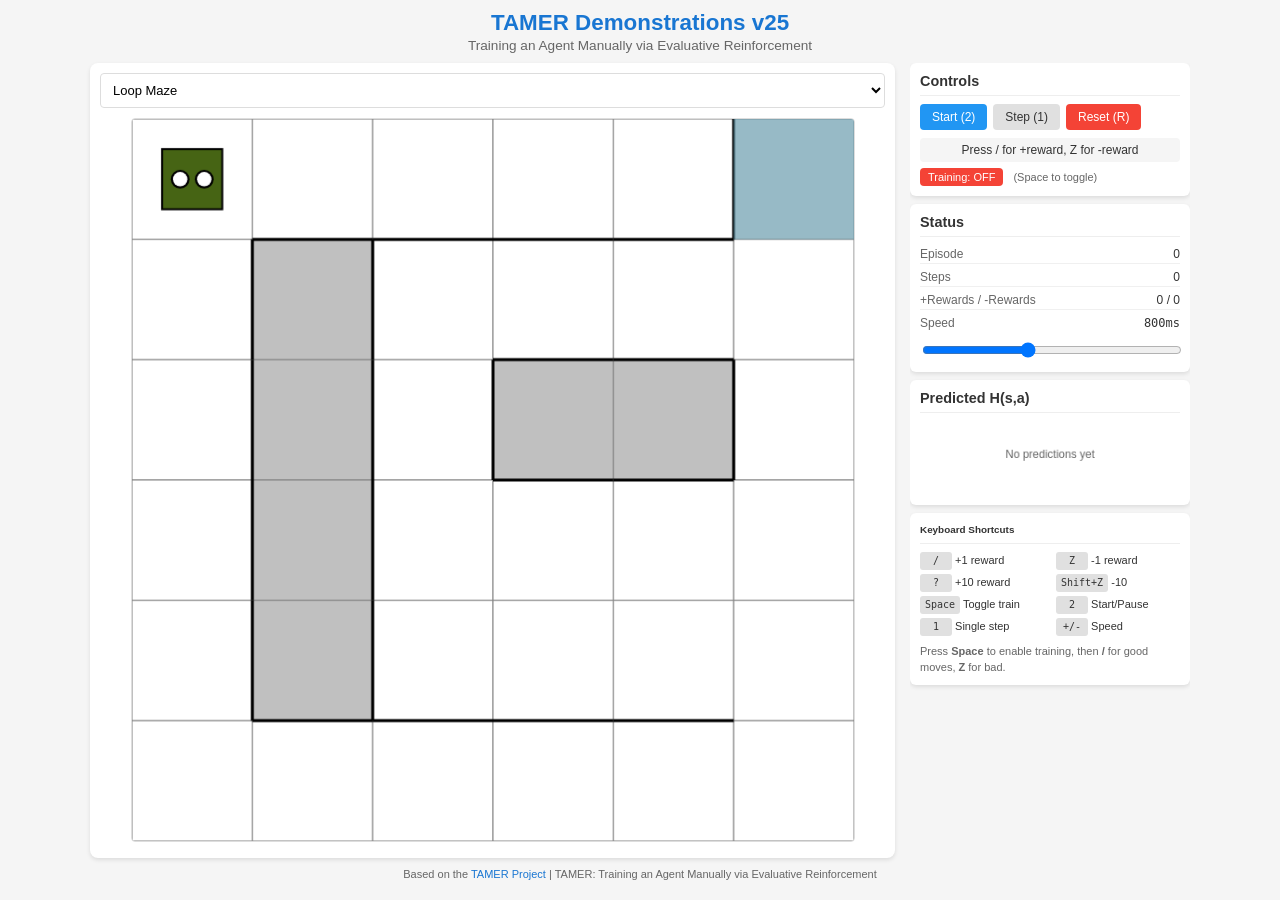
==== index.html @ 75a02feb "Initial commit: TAMER web - browser-based interactive agent training JavaScript/web port of the TAME" ====
<!DOCTYPE html>
<html lang="en">
<head>
    <meta charset="UTF-8">
    <meta name="viewport" content="width=device-width, initial-scale=1.0">
    <title>TAMER Demonstrations v25</title>
    <link rel="stylesheet" href="css/style.css?v=24">
</head>
<body>
    <div class="container">
        <header>
            <h1>TAMER Demonstrations v25</h1>
            <p>Training an Agent Manually via Evaluative Reinforcement</p>
        </header>

        <div class="main-content">
            <div class="canvas-container">
                <div class="env-selector">
                    <select id="environment-select">
                        <option value="loopmaze">Loop Maze</option>
                        <option value="mountaincar">Mountain Car</option>
                        <option value="cartpole">Cart Pole</option>
                        <option value="acrobot">Acrobot</option>
                        <option value="tetris">Tetris</option>
                        <option value="robotarm">Robot Arm</option>
                    </select>
                </div>
                <canvas id="game-canvas" width="400" height="400"></canvas>
            </div>

            <div class="sidebar">
                <div class="panel">
                    <h2>Controls</h2>
                    <div class="controls">
                        <button id="start-btn" class="primary">Start (2)</button>
                        <button id="step-btn" class="secondary">Step (1)</button>
                        <button id="reset-btn" class="danger">Reset (R)</button>
                    </div>
                    <div style="margin-top: 8px;">
                        <div id="reward-indicator">Press / for +reward, Z for -reward</div>
                    </div>
                    <div style="margin-top: 6px; display: flex; align-items: center; gap: 10px;">
                        <span id="training-indicator" class="training-off">Training: OFF</span>
                        <span style="font-size: 11px; color: #666;">(Space to toggle)</span>
                    </div>
                </div>

                <div class="panel">
                    <h2>Status</h2>
                    <div class="status">
                        <div class="status-item">
                            <span class="status-label">Episode</span>
                            <span class="status-value" id="episode-count">0</span>
                        </div>
                        <div class="status-item">
                            <span class="status-label">Steps</span>
                            <span class="status-value" id="step-count">0</span>
                        </div>
                        <div class="status-item">
                            <span class="status-label">+Rewards / -Rewards</span>
                            <span class="status-value"><span id="positive-rewards">0</span> / <span id="negative-rewards">0</span></span>
                        </div>
                        <div class="status-item">
                            <span class="status-label">Speed</span>
                            <span class="status-value" id="speed-indicator">800ms</span>
                        </div>
                    </div>
                    <div style="margin-top: 8px;">
                        <input type="range" id="speed-slider" min="0.001" max="2000" value="800" step="0.001" style="width: 100%;">
                    </div>
                </div>

                <div class="panel" id="action-values-panel">
                    <h2>Predicted H(s,a)</h2>
                    <canvas id="action-values-canvas" width="280" height="80"></canvas>
                    <div id="tetris-thumbnails-container" style="display: none;"></div>
                </div>

                <div class="panel instructions">
                    <h2>Keyboard Shortcuts</h2>
                    <div class="key-columns">
                        <div><span class="key">/</span> +1 reward</div>
                        <div><span class="key">Z</span> -1 reward</div>
                        <div><span class="key">?</span> +10 reward</div>
                        <div><span class="key">Shift+Z</span> -10</div>
                        <div><span class="key">Space</span> Toggle train</div>
                        <div><span class="key">2</span> Start/Pause</div>
                        <div><span class="key">1</span> Single step</div>
                        <div><span class="key">+/-</span> Speed</div>
                    </div>
                    <p style="margin: 8px 0 0 0; color: #666;">
                        Press <b>Space</b> to enable training, then <b>/</b> for good moves, <b>Z</b> for bad.
                    </p>
                </div>
            </div>
        </div>

        <footer>
            <p>Based on the <a href="https://github.com/bradknox/tamerproject" target="_blank">TAMER Project</a> | TAMER: Training an Agent Manually via Evaluative Reinforcement</p>
        </footer>
    </div>

    <script type="module">
        import { TamerApp } from './js/main.js?v=25';

        let app;

        // Default timestep durations in ms - from Java TAMER project
        // Continuous control (mountaincar, cartpole, acrobot, robotarm) use 200ms default
        // Discrete gridworld (loopmaze) uses 800ms from D05LoopMazeTamer.java
        // Tetris uses 150ms from TetrisTamerExp.java
        const DEFAULT_STEP_DURATIONS = {
            'loopmaze': 800,
            'mountaincar': 200,
            'cartpole': 200,
            'acrobot': 200,
            'tetris': 150,
            'robotarm': 200
        };

        function initApp(envName, useDefaultDuration = true) {
            if (app) {
                app.stop();
            }

            // Get default duration for this environment
            const defaultDuration = DEFAULT_STEP_DURATIONS[envName] || 500;

            // Update slider to environment's default when switching environments
            if (useDefaultDuration) {
                document.getElementById('speed-slider').value = defaultDuration;
                updateSpeedIndicator(defaultDuration);
            }

            const stepDuration = useDefaultDuration ? defaultDuration : parseFloat(document.getElementById('speed-slider').value);

            app = new TamerApp('game-canvas', {
                environment: envName,
                stepDurationMs: stepDuration
            });

            app.onStep(() => updateStats());
            app.onEpisodeEnd((stats) => console.log('Episode ended:', stats));
            app.onReward((reward) => {
                updateStats();
                const indicator = document.getElementById('reward-indicator');
                indicator.textContent = reward > 0 ? `+${reward} reward given!` : `${reward} reward given!`;
                setTimeout(() => {
                    indicator.textContent = 'Press / for +reward, Z for -reward';
                }, 400);
            });

            updateStats();
        }

        function updateSpeedIndicator(speed) {
            let speedText;
            if (speed < 0.01) {
                speedText = speed.toFixed(3);
            } else if (speed < 1) {
                speedText = speed.toFixed(2);
            } else if (speed < 10) {
                speedText = speed.toFixed(1);
            } else {
                speedText = Math.round(speed).toString();
            }
            document.getElementById('speed-indicator').textContent = `${speedText}ms`;
        }

        function updateStats() {
            const stats = app.getStats();
            document.getElementById('episode-count').textContent = stats.totalEpisodes;
            document.getElementById('step-count').textContent = stats.totalSteps;
            document.getElementById('positive-rewards').textContent = stats.rewardsGiven.positive;
            document.getElementById('negative-rewards').textContent = stats.rewardsGiven.negative;
        }

        initApp('loopmaze');

        document.getElementById('environment-select').addEventListener('change', (e) => {
            initApp(e.target.value);
        });

        document.getElementById('start-btn').addEventListener('click', () => {
            if (app.running) {
                app.pause();
                document.getElementById('start-btn').textContent = 'Start (2)';
            } else {
                app.start();
                document.getElementById('start-btn').textContent = 'Pause (2)';
            }
        });

        document.getElementById('step-btn').addEventListener('click', () => {
            if (!app.running) {
                app._singleStep();
                updateStats();
            }
        });

        document.getElementById('reset-btn').addEventListener('click', () => {
            app.reset();
            document.getElementById('start-btn').textContent = 'Start (2)';
            updateStats();
        });

        document.getElementById('speed-slider').addEventListener('input', (e) => {
            const speed = parseFloat(e.target.value);
            app.setStepDuration(speed);
            updateSpeedIndicator(speed);
        });

        setInterval(() => {
            document.getElementById('start-btn').textContent = app.running ? 'Pause (2)' : 'Start (2)';
        }, 100);
    </script>
</body>
</html>
---- css/style.css ----
/**
 * TAMER Web - Stylesheet
 */

* {
    box-sizing: border-box;
}

html, body {
    height: 100%;
    margin: 0;
    overflow: hidden;
}

body {
    font-family: -apple-system, BlinkMacSystemFont, 'Segoe UI', Roboto, Oxygen, Ubuntu, Cantarell, sans-serif;
    padding: 10px;
    background-color: #f5f5f5;
    color: #333;
}

.container {
    max-width: 1100px;
    height: 100%;
    margin: 0 auto;
    display: flex;
    flex-direction: column;
}

header {
    text-align: center;
    margin-bottom: 10px;
    flex-shrink: 0;
}

header h1 {
    margin: 0;
    font-size: 1.4em;
    color: #1976D2;
}

header p {
    margin: 2px 0 0 0;
    color: #666;
    font-size: 0.85em;
}

.main-content {
    display: flex;
    gap: 15px;
    flex: 1;
    min-height: 0;
    overflow: visible;
}

.canvas-container {
    flex: 1;
    background: white;
    border-radius: 8px;
    box-shadow: 0 2px 4px rgba(0,0,0,0.1);
    padding: 10px;
    display: flex;
    flex-direction: column;
    align-items: center;
    min-width: 0;
    min-height: 0;
    overflow: hidden;
}

.canvas-container canvas#game-canvas {
    display: block;
    border: 1px solid #ddd;
    border-radius: 4px;
    /* Size is controlled dynamically by JavaScript to maintain square aspect ratio */
    /* Center horizontally within flex column container */
    align-self: center;
}

/* Action values canvas in sidebar */
.panel canvas#action-values-canvas {
    display: block;
    width: 100%;
    height: auto;
}

/* Tetris thumbnails grid */
#tetris-thumbnails-container {
    display: flex;
    flex-wrap: wrap;
    gap: 4px;
    max-height: 300px;
    overflow-y: auto;
    padding: 2px;
}

.tetris-thumbnail {
    display: flex;
    flex-direction: column;
    align-items: center;
}

.tetris-thumbnail canvas {
    display: block;
}

.tetris-thumbnail .h-bar {
    display: block;
    margin-top: 1px;
    border: none;
}

.sidebar {
    width: 280px;
    flex-shrink: 0;
    display: flex;
    flex-direction: column;
    gap: 8px;
    overflow-y: auto;
}

.panel {
    background: white;
    border-radius: 6px;
    box-shadow: 0 2px 4px rgba(0,0,0,0.1);
    padding: 10px;
    flex-shrink: 0;
}

.panel h2 {
    margin: 0 0 8px 0;
    font-size: 0.9em;
    color: #333;
    border-bottom: 1px solid #eee;
    padding-bottom: 6px;
}

/* Controls */
.controls {
    display: flex;
    flex-wrap: wrap;
    gap: 6px;
}

.controls button {
    padding: 6px 12px;
    font-size: 12px;
    border: none;
    border-radius: 4px;
    cursor: pointer;
    transition: background-color 0.2s;
}

.controls button.primary {
    background-color: #2196F3;
    color: white;
}

.controls button.primary:hover {
    background-color: #1976D2;
}

.controls button.secondary {
    background-color: #e0e0e0;
    color: #333;
}

.controls button.secondary:hover {
    background-color: #bdbdbd;
}

.controls button.danger {
    background-color: #f44336;
    color: white;
}

.controls button.danger:hover {
    background-color: #d32f2f;
}

/* Status indicators */
.status {
    display: flex;
    flex-direction: column;
    gap: 4px;
}

.status-item {
    display: flex;
    justify-content: space-between;
    padding: 2px 0;
    border-bottom: 1px solid #f0f0f0;
    font-size: 12px;
}

.status-item:last-child {
    border-bottom: none;
}

.status-label {
    color: #666;
}

.status-value {
    font-weight: 500;
}

/* Training indicator */
#training-indicator {
    display: inline-block;
    padding: 3px 8px;
    border-radius: 4px;
    font-size: 11px;
    font-weight: 500;
}

.training-on {
    background-color: #4CAF50;
    color: white;
}

.training-off {
    background-color: #f44336;
    color: white;
}

/* Reward indicator */
#reward-indicator {
    width: 100%;
    height: 24px;
    border-radius: 4px;
    transition: background-color 0.1s;
    display: flex;
    align-items: center;
    justify-content: center;
    font-weight: 500;
    font-size: 12px;
    background-color: #f5f5f5;
}

.flash-positive {
    background-color: #4CAF50 !important;
    color: white;
}

.flash-negative {
    background-color: #f44336 !important;
    color: white;
}

/* Instructions */
.instructions {
    font-size: 11px;
    line-height: 1.4;
}

.instructions h3 {
    margin: 0 0 4px 0;
    font-size: 12px;
    color: #333;
}

.key-list {
    list-style: none;
    padding: 0;
    margin: 0 0 8px 0;
}

.key-list li {
    margin-bottom: 2px;
    display: flex;
    align-items: center;
    gap: 8px;
}

.key {
    display: inline-block;
    min-width: 32px;
    padding: 2px 5px;
    background: #e0e0e0;
    border-radius: 3px;
    font-family: monospace;
    font-size: 10px;
    text-align: center;
}

/* Two-column key layout */
.key-columns {
    display: grid;
    grid-template-columns: 1fr 1fr;
    gap: 4px 12px;
}

/* Settings */
.settings label {
    display: flex;
    flex-direction: column;
    font-size: 12px;
}

.settings label span {
    margin-bottom: 4px;
    color: #666;
}

.settings select,
.settings input[type="range"] {
    width: 100%;
    padding: 6px;
    border: 1px solid #ddd;
    border-radius: 4px;
    font-size: 12px;
}

.settings input[type="range"] {
    padding: 0;
}

/* Environment selector */
.env-selector {
    margin-bottom: 10px;
    flex-shrink: 0;
    width: 100%;
    align-self: stretch;
}

.env-selector select {
    width: 100%;
    padding: 8px;
    font-size: 13px;
    border: 1px solid #ddd;
    border-radius: 4px;
    background-color: white;
}

/* Speed display */
#speed-indicator {
    font-family: monospace;
}

/* Footer */
footer {
    text-align: center;
    padding: 8px 0;
    color: #666;
    font-size: 11px;
    flex-shrink: 0;
}

footer p {
    margin: 2px 0;
}

footer a {
    color: #1976D2;
    text-decoration: none;
}

footer a:hover {
    text-decoration: underline;
}

/* Responsive */
@media (max-width: 768px) {
    body {
        overflow: auto;
    }

    .main-content {
        flex-direction: column;
    }

    .sidebar {
        width: 100%;
    }

    .canvas-container {
        min-height: 300px;
    }
}

@media (max-height: 700px) {
    header h1 {
        font-size: 1.2em;
    }

    header p {
        display: none;
    }

    .panel {
        padding: 8px;
    }

    .panel h2 {
        margin-bottom: 6px;
        padding-bottom: 4px;
    }
}
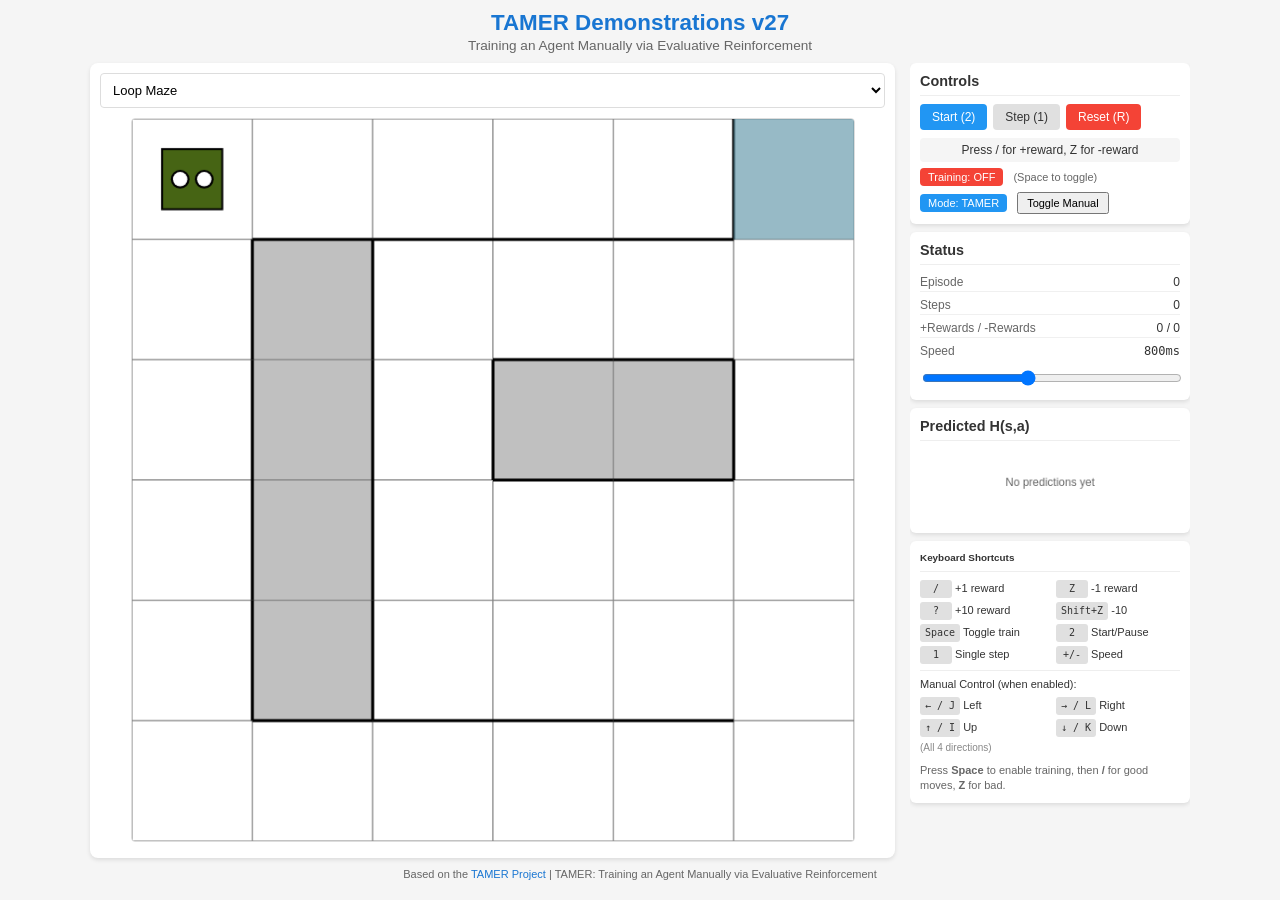
==== commit e9e6f732: "Add manual control mode with env-specific key mappings - Add manual control mode toggle (vs TAMER mo" ====
--- a/index.html
+++ b/index.html
@@ -3,13 +3,13 @@
 <head>
     <meta charset="UTF-8">
     <meta name="viewport" content="width=device-width, initial-scale=1.0">
-    <title>TAMER Demonstrations v25</title>
-    <link rel="stylesheet" href="css/style.css?v=24">
+    <title>TAMER Demonstrations v27</title>
+    <link rel="stylesheet" href="css/style.css?v=27">
 </head>
 <body>
     <div class="container">
         <header>
-            <h1>TAMER Demonstrations v25</h1>
+            <h1>TAMER Demonstrations v27</h1>
             <p>Training an Agent Manually via Evaluative Reinforcement</p>
         </header>
 
@@ -43,6 +43,10 @@
                         <span id="training-indicator" class="training-off">Training: OFF</span>
                         <span style="font-size: 11px; color: #666;">(Space to toggle)</span>
                     </div>
+                    <div style="margin-top: 6px; display: flex; align-items: center; gap: 10px;">
+                        <span id="mode-indicator" class="mode-tamer">Mode: TAMER</span>
+                        <button id="mode-toggle-btn" class="secondary" style="padding: 3px 8px; font-size: 11px;">Toggle Manual</button>
+                    </div>
                 </div>
 
                 <div class="panel">
@@ -88,6 +92,18 @@
                         <div><span class="key">1</span> Single step</div>
                         <div><span class="key">+/-</span> Speed</div>
                     </div>
+                    <div style="margin-top: 6px; padding-top: 6px; border-top: 1px solid #eee;">
+                        <div style="font-weight: 500; margin-bottom: 4px; color: #333;">Manual Control (when enabled):</div>
+                        <div id="manual-keys-info" class="key-columns">
+                            <div><span class="key">← / J</span> Left</div>
+                            <div><span class="key">→ / L</span> Right</div>
+                            <div><span class="key">↑ / I</span> Up</div>
+                            <div><span class="key">↓ / K</span> Down/None</div>
+                        </div>
+                        <div id="manual-env-note" style="font-size: 10px; color: #888; margin-top: 4px;">
+                            (All 4 directions for Loop Maze/Robot Arm)
+                        </div>
+                    </div>
                     <p style="margin: 8px 0 0 0; color: #666;">
                         Press <b>Space</b> to enable training, then <b>/</b> for good moves, <b>Z</b> for bad.
                     </p>
@@ -101,7 +117,7 @@
     </div>
 
     <script type="module">
-        import { TamerApp } from './js/main.js?v=25';
+        import { TamerApp } from './js/main.js?v=27';
 
         let app;
 
@@ -123,6 +139,18 @@
                 app.stop();
             }
 
+            // Clear canvas before creating new app to prevent flashing
+            const canvas = document.getElementById('game-canvas');
+            const ctx = canvas.getContext('2d');
+            ctx.clearRect(0, 0, canvas.width, canvas.height);
+
+            // Reset manual control mode to TAMER when switching environments
+            const modeIndicator = document.getElementById('mode-indicator');
+            if (modeIndicator) {
+                modeIndicator.textContent = 'Mode: TAMER';
+                modeIndicator.className = 'mode-tamer';
+            }
+
             // Get default duration for this environment
             const defaultDuration = DEFAULT_STEP_DURATIONS[envName] || 500;
 
@@ -151,6 +179,7 @@
             });
 
             updateStats();
+            updateManualKeysDisplay(envName);
         }
 
         function updateSpeedIndicator(speed) {
@@ -170,9 +199,57 @@
         function updateStats() {
             const stats = app.getStats();
             document.getElementById('episode-count').textContent = stats.totalEpisodes;
-            document.getElementById('step-count').textContent = stats.totalSteps;
+            document.getElementById('step-count').textContent = stats.stepsThisEp;
             document.getElementById('positive-rewards').textContent = stats.rewardsGiven.positive;
             document.getElementById('negative-rewards').textContent = stats.rewardsGiven.negative;
+
+            // Update mode indicator
+            const modeIndicator = document.getElementById('mode-indicator');
+            if (modeIndicator) {
+                modeIndicator.textContent = stats.isManualMode ? 'Mode: Manual' : 'Mode: TAMER';
+                modeIndicator.className = stats.isManualMode ? 'mode-manual' : 'mode-tamer';
+            }
+        }
+
+        // Update manual control keys display based on environment
+        function updateManualKeysDisplay(envName) {
+            const keysInfo = document.getElementById('manual-keys-info');
+            const envNote = document.getElementById('manual-env-note');
+            const toggleBtn = document.getElementById('mode-toggle-btn');
+
+            if (!keysInfo || !envNote) return;
+
+            if (envName === 'tetris') {
+                keysInfo.innerHTML = '<div style="color: #888; font-style: italic;">Not available for Tetris</div>';
+                envNote.textContent = '(Tetris uses extended actions)';
+                if (toggleBtn) toggleBtn.disabled = true;
+            } else if (envName === 'cartpole') {
+                keysInfo.innerHTML = `
+                    <div><span class="key">← / J</span> Push Left</div>
+                    <div><span class="key">→ / L</span> Push Right</div>
+                `;
+                envNote.textContent = '(Only ←/→ for Cart Pole)';
+                if (toggleBtn) toggleBtn.disabled = false;
+            } else if (envName === 'mountaincar' || envName === 'acrobot') {
+                keysInfo.innerHTML = `
+                    <div><span class="key">← / J</span> Left/CCW</div>
+                    <div><span class="key">↓ / K</span> Neutral</div>
+                    <div><span class="key">→ / L</span> Right/CW</div>
+                `;
+                const name = envName === 'mountaincar' ? 'Mountain Car' : 'Acrobot';
+                envNote.textContent = `(←/↓/→ for ${name}, no ↑)`;
+                if (toggleBtn) toggleBtn.disabled = false;
+            } else {
+                // Loop Maze, Robot Arm - 4 directions
+                keysInfo.innerHTML = `
+                    <div><span class="key">← / J</span> Left</div>
+                    <div><span class="key">→ / L</span> Right</div>
+                    <div><span class="key">↑ / I</span> Up</div>
+                    <div><span class="key">↓ / K</span> Down</div>
+                `;
+                envNote.textContent = '(All 4 directions)';
+                if (toggleBtn) toggleBtn.disabled = false;
+            }
         }
 
         initApp('loopmaze');
@@ -210,6 +287,22 @@
             updateSpeedIndicator(speed);
         });
 
+        document.getElementById('mode-toggle-btn').addEventListener('click', () => {
+            const result = app.toggleManualControlMode();
+            // Show feedback if Tetris (manual control not supported)
+            if (result === false && document.getElementById('environment-select').value === 'tetris') {
+                const indicator = document.getElementById('mode-indicator');
+                const originalText = indicator.textContent;
+                indicator.textContent = 'Manual control not supported for Tetris';
+                indicator.style.color = '#f44336';
+                setTimeout(() => {
+                    indicator.textContent = originalText;
+                    indicator.style.color = '';
+                }, 2000);
+            }
+            updateStats();
+        });
+
         setInterval(() => {
             document.getElementById('start-btn').textContent = app.running ? 'Pause (2)' : 'Start (2)';
         }, 100);
--- a/css/style.css
+++ b/css/style.css
@@ -220,6 +220,25 @@
 
 .training-off {
     background-color: #f44336;
+    color: white;
+}
+
+/* Mode indicator (TAMER vs Manual) */
+#mode-indicator {
+    display: inline-block;
+    padding: 3px 8px;
+    border-radius: 4px;
+    font-size: 11px;
+    font-weight: 500;
+}
+
+.mode-tamer {
+    background-color: #2196F3;
+    color: white;
+}
+
+.mode-manual {
+    background-color: #FF9800;
     color: white;
 }
 
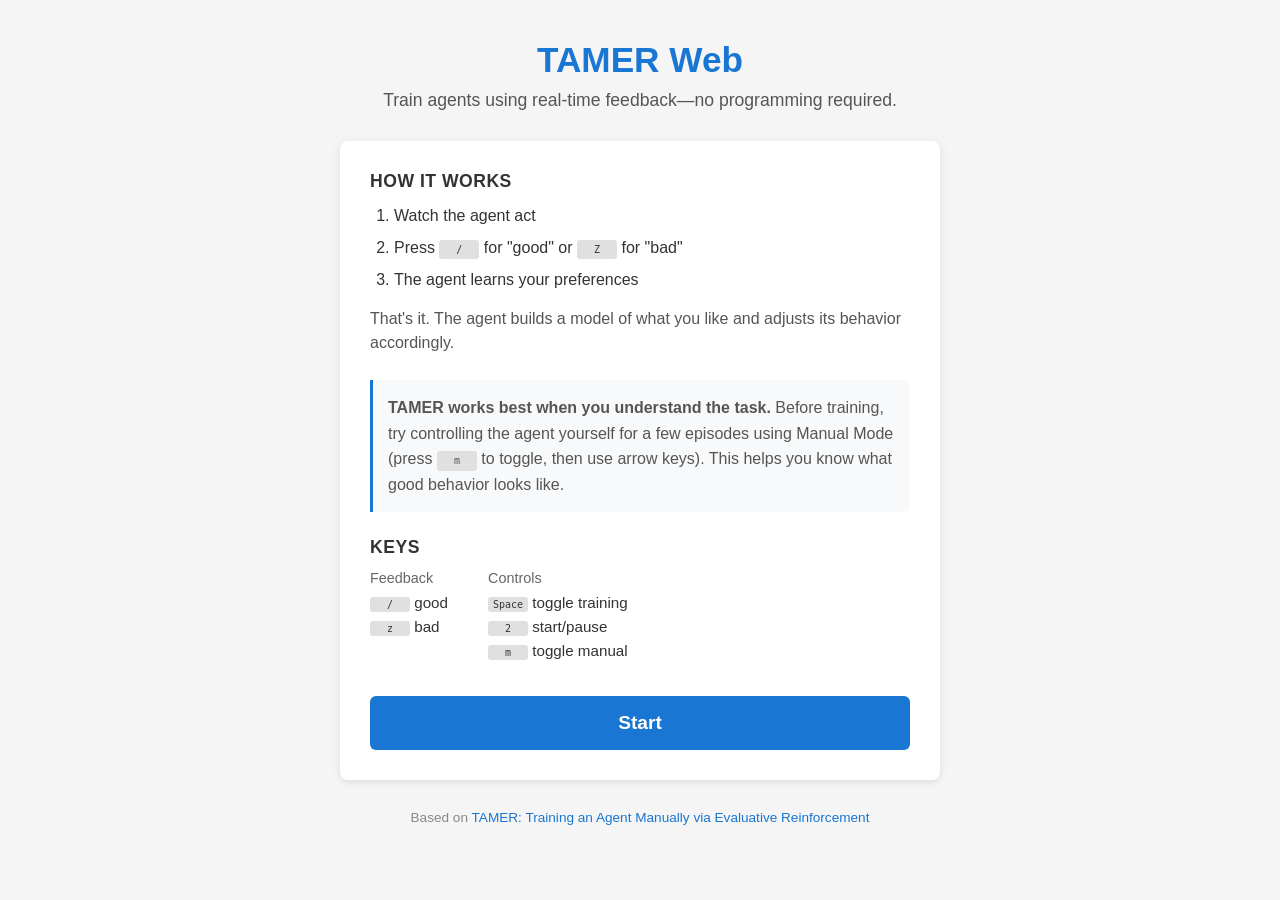
==== commit c61ea343: "Update README.md and add intro landing page - Update README.md for GitHub publication - Add intro la" ====
--- a/index.html
+++ b/index.html
@@ -3,309 +3,54 @@
 <head>
     <meta charset="UTF-8">
     <meta name="viewport" content="width=device-width, initial-scale=1.0">
-    <title>TAMER Demonstrations v27</title>
-    <link rel="stylesheet" href="css/style.css?v=27">
+    <title>TAMER Web</title>
+    <link rel="stylesheet" href="css/style.css">
 </head>
-<body>
-    <div class="container">
-        <header>
-            <h1>TAMER Demonstrations v27</h1>
-            <p>Training an Agent Manually via Evaluative Reinforcement</p>
+<body class="intro-page">
+    <div class="intro-container">
+        <header class="intro-header">
+            <h1>TAMER Web</h1>
+            <p class="tagline">Train agents using real-time feedback—no programming required.</p>
         </header>
 
-        <div class="main-content">
-            <div class="canvas-container">
-                <div class="env-selector">
-                    <select id="environment-select">
-                        <option value="loopmaze">Loop Maze</option>
-                        <option value="mountaincar">Mountain Car</option>
-                        <option value="cartpole">Cart Pole</option>
-                        <option value="acrobot">Acrobot</option>
-                        <option value="tetris">Tetris</option>
-                        <option value="robotarm">Robot Arm</option>
-                    </select>
-                </div>
-                <canvas id="game-canvas" width="400" height="400"></canvas>
-            </div>
+        <main class="intro-content">
+            <section class="how-it-works">
+                <h2>How It Works</h2>
+                <ol>
+                    <li>Watch the agent act</li>
+                    <li>Press <span class="key">/</span> for "good" or <span class="key">Z</span> for "bad"</li>
+                    <li>The agent learns your preferences</li>
+                </ol>
+                <p>That's it. The agent builds a model of what you like and adjusts its behavior accordingly.</p>
+            </section>
 
-            <div class="sidebar">
-                <div class="panel">
-                    <h2>Controls</h2>
-                    <div class="controls">
-                        <button id="start-btn" class="primary">Start (2)</button>
-                        <button id="step-btn" class="secondary">Step (1)</button>
-                        <button id="reset-btn" class="danger">Reset (R)</button>
+            <section class="tip">
+                <p><strong>TAMER works best when you understand the task.</strong> Before training, try controlling the agent yourself for a few episodes using Manual Mode (press <span class="key">m</span> to toggle, then use arrow keys). This helps you know what good behavior looks like.</p>
+            </section>
+
+            <section class="keys-section">
+                <h2>Keys</h2>
+                <div class="keys-grid">
+                    <div class="keys-group">
+                        <h3>Feedback</h3>
+                        <div><span class="key">/</span> good</div>
+                        <div><span class="key">z</span> bad</div>
                     </div>
-                    <div style="margin-top: 8px;">
-                        <div id="reward-indicator">Press / for +reward, Z for -reward</div>
-                    </div>
-                    <div style="margin-top: 6px; display: flex; align-items: center; gap: 10px;">
-                        <span id="training-indicator" class="training-off">Training: OFF</span>
-                        <span style="font-size: 11px; color: #666;">(Space to toggle)</span>
-                    </div>
-                    <div style="margin-top: 6px; display: flex; align-items: center; gap: 10px;">
-                        <span id="mode-indicator" class="mode-tamer">Mode: TAMER</span>
-                        <button id="mode-toggle-btn" class="secondary" style="padding: 3px 8px; font-size: 11px;">Toggle Manual</button>
+                    <div class="keys-group">
+                        <h3>Controls</h3>
+                        <div><span class="key">Space</span> toggle training</div>
+                        <div><span class="key">2</span> start/pause</div>
+                        <div><span class="key">m</span> toggle manual</div>
                     </div>
                 </div>
+            </section>
 
-                <div class="panel">
-                    <h2>Status</h2>
-                    <div class="status">
-                        <div class="status-item">
-                            <span class="status-label">Episode</span>
-                            <span class="status-value" id="episode-count">0</span>
-                        </div>
-                        <div class="status-item">
-                            <span class="status-label">Steps</span>
-                            <span class="status-value" id="step-count">0</span>
-                        </div>
-                        <div class="status-item">
-                            <span class="status-label">+Rewards / -Rewards</span>
-                            <span class="status-value"><span id="positive-rewards">0</span> / <span id="negative-rewards">0</span></span>
-                        </div>
-                        <div class="status-item">
-                            <span class="status-label">Speed</span>
-                            <span class="status-value" id="speed-indicator">800ms</span>
-                        </div>
-                    </div>
-                    <div style="margin-top: 8px;">
-                        <input type="range" id="speed-slider" min="0.001" max="2000" value="800" step="0.001" style="width: 100%;">
-                    </div>
-                </div>
+            <a href="app.html" class="start-button">Start</a>
+        </main>
 
-                <div class="panel" id="action-values-panel">
-                    <h2>Predicted H(s,a)</h2>
-                    <canvas id="action-values-canvas" width="280" height="80"></canvas>
-                    <div id="tetris-thumbnails-container" style="display: none;"></div>
-                </div>
-
-                <div class="panel instructions">
-                    <h2>Keyboard Shortcuts</h2>
-                    <div class="key-columns">
-                        <div><span class="key">/</span> +1 reward</div>
-                        <div><span class="key">Z</span> -1 reward</div>
-                        <div><span class="key">?</span> +10 reward</div>
-                        <div><span class="key">Shift+Z</span> -10</div>
-                        <div><span class="key">Space</span> Toggle train</div>
-                        <div><span class="key">2</span> Start/Pause</div>
-                        <div><span class="key">1</span> Single step</div>
-                        <div><span class="key">+/-</span> Speed</div>
-                    </div>
-                    <div style="margin-top: 6px; padding-top: 6px; border-top: 1px solid #eee;">
-                        <div style="font-weight: 500; margin-bottom: 4px; color: #333;">Manual Control (when enabled):</div>
-                        <div id="manual-keys-info" class="key-columns">
-                            <div><span class="key">← / J</span> Left</div>
-                            <div><span class="key">→ / L</span> Right</div>
-                            <div><span class="key">↑ / I</span> Up</div>
-                            <div><span class="key">↓ / K</span> Down/None</div>
-                        </div>
-                        <div id="manual-env-note" style="font-size: 10px; color: #888; margin-top: 4px;">
-                            (All 4 directions for Loop Maze/Robot Arm)
-                        </div>
-                    </div>
-                    <p style="margin: 8px 0 0 0; color: #666;">
-                        Press <b>Space</b> to enable training, then <b>/</b> for good moves, <b>Z</b> for bad.
-                    </p>
-                </div>
-            </div>
-        </div>
-
-        <footer>
-            <p>Based on the <a href="https://github.com/bradknox/tamerproject" target="_blank">TAMER Project</a> | TAMER: Training an Agent Manually via Evaluative Reinforcement</p>
+        <footer class="intro-footer">
+            <p>Based on <a href="https://www.cs.utexas.edu/~bradknox/TAMER.html" target="_blank">TAMER: Training an Agent Manually via Evaluative Reinforcement</a></p>
         </footer>
     </div>
-
-    <script type="module">
-        import { TamerApp } from './js/main.js?v=27';
-
-        let app;
-
-        // Default timestep durations in ms - from Java TAMER project
-        // Continuous control (mountaincar, cartpole, acrobot, robotarm) use 200ms default
-        // Discrete gridworld (loopmaze) uses 800ms from D05LoopMazeTamer.java
-        // Tetris uses 150ms from TetrisTamerExp.java
-        const DEFAULT_STEP_DURATIONS = {
-            'loopmaze': 800,
-            'mountaincar': 200,
-            'cartpole': 200,
-            'acrobot': 200,
-            'tetris': 150,
-            'robotarm': 200
-        };
-
-        function initApp(envName, useDefaultDuration = true) {
-            if (app) {
-                app.stop();
-            }
-
-            // Clear canvas before creating new app to prevent flashing
-            const canvas = document.getElementById('game-canvas');
-            const ctx = canvas.getContext('2d');
-            ctx.clearRect(0, 0, canvas.width, canvas.height);
-
-            // Reset manual control mode to TAMER when switching environments
-            const modeIndicator = document.getElementById('mode-indicator');
-            if (modeIndicator) {
-                modeIndicator.textContent = 'Mode: TAMER';
-                modeIndicator.className = 'mode-tamer';
-            }
-
-            // Get default duration for this environment
-            const defaultDuration = DEFAULT_STEP_DURATIONS[envName] || 500;
-
-            // Update slider to environment's default when switching environments
-            if (useDefaultDuration) {
-                document.getElementById('speed-slider').value = defaultDuration;
-                updateSpeedIndicator(defaultDuration);
-            }
-
-            const stepDuration = useDefaultDuration ? defaultDuration : parseFloat(document.getElementById('speed-slider').value);
-
-            app = new TamerApp('game-canvas', {
-                environment: envName,
-                stepDurationMs: stepDuration
-            });
-
-            app.onStep(() => updateStats());
-            app.onEpisodeEnd((stats) => console.log('Episode ended:', stats));
-            app.onReward((reward) => {
-                updateStats();
-                const indicator = document.getElementById('reward-indicator');
-                indicator.textContent = reward > 0 ? `+${reward} reward given!` : `${reward} reward given!`;
-                setTimeout(() => {
-                    indicator.textContent = 'Press / for +reward, Z for -reward';
-                }, 400);
-            });
-
-            updateStats();
-            updateManualKeysDisplay(envName);
-        }
-
-        function updateSpeedIndicator(speed) {
-            let speedText;
-            if (speed < 0.01) {
-                speedText = speed.toFixed(3);
-            } else if (speed < 1) {
-                speedText = speed.toFixed(2);
-            } else if (speed < 10) {
-                speedText = speed.toFixed(1);
-            } else {
-                speedText = Math.round(speed).toString();
-            }
-            document.getElementById('speed-indicator').textContent = `${speedText}ms`;
-        }
-
-        function updateStats() {
-            const stats = app.getStats();
-            document.getElementById('episode-count').textContent = stats.totalEpisodes;
-            document.getElementById('step-count').textContent = stats.stepsThisEp;
-            document.getElementById('positive-rewards').textContent = stats.rewardsGiven.positive;
-            document.getElementById('negative-rewards').textContent = stats.rewardsGiven.negative;
-
-            // Update mode indicator
-            const modeIndicator = document.getElementById('mode-indicator');
-            if (modeIndicator) {
-                modeIndicator.textContent = stats.isManualMode ? 'Mode: Manual' : 'Mode: TAMER';
-                modeIndicator.className = stats.isManualMode ? 'mode-manual' : 'mode-tamer';
-            }
-        }
-
-        // Update manual control keys display based on environment
-        function updateManualKeysDisplay(envName) {
-            const keysInfo = document.getElementById('manual-keys-info');
-            const envNote = document.getElementById('manual-env-note');
-            const toggleBtn = document.getElementById('mode-toggle-btn');
-
-            if (!keysInfo || !envNote) return;
-
-            if (envName === 'tetris') {
-                keysInfo.innerHTML = '<div style="color: #888; font-style: italic;">Not available for Tetris</div>';
-                envNote.textContent = '(Tetris uses extended actions)';
-                if (toggleBtn) toggleBtn.disabled = true;
-            } else if (envName === 'cartpole') {
-                keysInfo.innerHTML = `
-                    <div><span class="key">← / J</span> Push Left</div>
-                    <div><span class="key">→ / L</span> Push Right</div>
-                `;
-                envNote.textContent = '(Only ←/→ for Cart Pole)';
-                if (toggleBtn) toggleBtn.disabled = false;
-            } else if (envName === 'mountaincar' || envName === 'acrobot') {
-                keysInfo.innerHTML = `
-                    <div><span class="key">← / J</span> Left/CCW</div>
-                    <div><span class="key">↓ / K</span> Neutral</div>
-                    <div><span class="key">→ / L</span> Right/CW</div>
-                `;
-                const name = envName === 'mountaincar' ? 'Mountain Car' : 'Acrobot';
-                envNote.textContent = `(←/↓/→ for ${name}, no ↑)`;
-                if (toggleBtn) toggleBtn.disabled = false;
-            } else {
-                // Loop Maze, Robot Arm - 4 directions
-                keysInfo.innerHTML = `
-                    <div><span class="key">← / J</span> Left</div>
-                    <div><span class="key">→ / L</span> Right</div>
-                    <div><span class="key">↑ / I</span> Up</div>
-                    <div><span class="key">↓ / K</span> Down</div>
-                `;
-                envNote.textContent = '(All 4 directions)';
-                if (toggleBtn) toggleBtn.disabled = false;
-            }
-        }
-
-        initApp('loopmaze');
-
-        document.getElementById('environment-select').addEventListener('change', (e) => {
-            initApp(e.target.value);
-        });
-
-        document.getElementById('start-btn').addEventListener('click', () => {
-            if (app.running) {
-                app.pause();
-                document.getElementById('start-btn').textContent = 'Start (2)';
-            } else {
-                app.start();
-                document.getElementById('start-btn').textContent = 'Pause (2)';
-            }
-        });
-
-        document.getElementById('step-btn').addEventListener('click', () => {
-            if (!app.running) {
-                app._singleStep();
-                updateStats();
-            }
-        });
-
-        document.getElementById('reset-btn').addEventListener('click', () => {
-            app.reset();
-            document.getElementById('start-btn').textContent = 'Start (2)';
-            updateStats();
-        });
-
-        document.getElementById('speed-slider').addEventListener('input', (e) => {
-            const speed = parseFloat(e.target.value);
-            app.setStepDuration(speed);
-            updateSpeedIndicator(speed);
-        });
-
-        document.getElementById('mode-toggle-btn').addEventListener('click', () => {
-            const result = app.toggleManualControlMode();
-            // Show feedback if Tetris (manual control not supported)
-            if (result === false && document.getElementById('environment-select').value === 'tetris') {
-                const indicator = document.getElementById('mode-indicator');
-                const originalText = indicator.textContent;
-                indicator.textContent = 'Manual control not supported for Tetris';
-                indicator.style.color = '#f44336';
-                setTimeout(() => {
-                    indicator.textContent = originalText;
-                    indicator.style.color = '';
-                }, 2000);
-            }
-            updateStats();
-        });
-
-        setInterval(() => {
-            document.getElementById('start-btn').textContent = app.running ? 'Pause (2)' : 'Start (2)';
-        }, 100);
-    </script>
 </body>
 </html>
--- a/css/style.css
+++ b/css/style.css
@@ -415,3 +415,162 @@
         padding-bottom: 4px;
     }
 }
+
+/* ===================== */
+/* Intro/Landing Page    */
+/* ===================== */
+
+.intro-page {
+    overflow: auto;
+    display: flex;
+    justify-content: center;
+    align-items: flex-start;
+    min-height: 100vh;
+    padding: 40px 20px;
+}
+
+.intro-container {
+    max-width: 600px;
+    width: 100%;
+}
+
+.intro-header {
+    text-align: center;
+    margin-bottom: 30px;
+}
+
+.intro-header h1 {
+    font-size: 2.2em;
+    color: #1976D2;
+    margin: 0 0 10px 0;
+}
+
+.intro-header .tagline {
+    font-size: 1.1em;
+    color: #555;
+    margin: 0;
+}
+
+.intro-content {
+    background: white;
+    border-radius: 8px;
+    box-shadow: 0 2px 8px rgba(0,0,0,0.1);
+    padding: 30px;
+}
+
+.intro-content section {
+    margin-bottom: 25px;
+}
+
+.intro-content section:last-of-type {
+    margin-bottom: 30px;
+}
+
+.intro-content h2 {
+    font-size: 1.1em;
+    color: #333;
+    margin: 0 0 12px 0;
+    text-transform: uppercase;
+    letter-spacing: 0.5px;
+}
+
+.how-it-works ol {
+    margin: 0 0 15px 0;
+    padding-left: 24px;
+}
+
+.how-it-works li {
+    margin-bottom: 8px;
+    line-height: 1.5;
+}
+
+.how-it-works p {
+    margin: 0;
+    color: #555;
+    line-height: 1.5;
+}
+
+.tip {
+    background: #f8f9fa;
+    border-left: 3px solid #1976D2;
+    padding: 15px;
+    border-radius: 0 6px 6px 0;
+}
+
+.tip p {
+    margin: 0;
+    color: #555;
+    line-height: 1.6;
+}
+
+.keys-section .keys-grid {
+    display: flex;
+    gap: 40px;
+}
+
+.keys-group h3 {
+    font-size: 0.9em;
+    color: #666;
+    margin: 0 0 8px 0;
+    font-weight: 500;
+}
+
+.keys-group > div {
+    margin-bottom: 6px;
+    font-size: 0.95em;
+}
+
+.intro-content .key {
+    min-width: 40px;
+}
+
+.start-button {
+    display: block;
+    width: 100%;
+    padding: 16px 32px;
+    font-size: 1.2em;
+    font-weight: 600;
+    text-align: center;
+    text-decoration: none;
+    color: white;
+    background-color: #1976D2;
+    border: none;
+    border-radius: 6px;
+    cursor: pointer;
+    transition: background-color 0.2s;
+}
+
+.start-button:hover {
+    background-color: #1565C0;
+}
+
+.intro-footer {
+    text-align: center;
+    margin-top: 20px;
+    color: #888;
+    font-size: 0.85em;
+}
+
+.intro-footer a {
+    color: #1976D2;
+    text-decoration: none;
+}
+
+.intro-footer a:hover {
+    text-decoration: underline;
+}
+
+@media (max-width: 480px) {
+    .intro-page {
+        padding: 20px 15px;
+    }
+
+    .intro-content {
+        padding: 20px;
+    }
+
+    .keys-section .keys-grid {
+        flex-direction: column;
+        gap: 20px;
+    }
+}
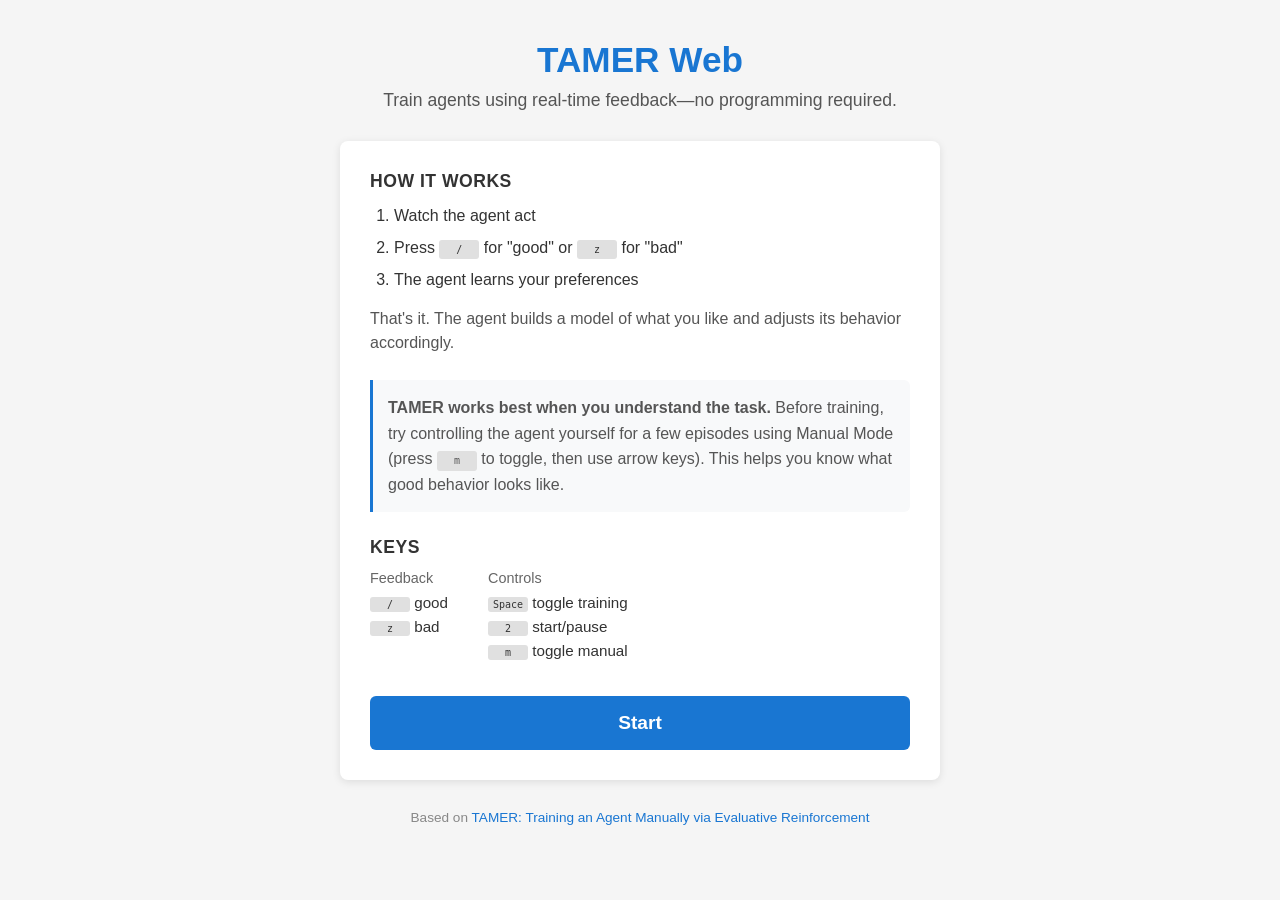
==== commit d93bf710: "Fix lowercase z in intro page" ====
--- a/index.html
+++ b/index.html
@@ -18,7 +18,7 @@
                 <h2>How It Works</h2>
                 <ol>
                     <li>Watch the agent act</li>
-                    <li>Press <span class="key">/</span> for "good" or <span class="key">Z</span> for "bad"</li>
+                    <li>Press <span class="key">/</span> for "good" or <span class="key">z</span> for "bad"</li>
                     <li>The agent learns your preferences</li>
                 </ol>
                 <p>That's it. The agent builds a model of what you like and adjusts its behavior accordingly.</p>
--- a/css/style.css
+++ b/css/style.css
@@ -342,13 +342,52 @@
     align-self: stretch;
 }
 
+.env-selector label {
+    display: block;
+    font-size: 12px;
+    font-weight: 600;
+    color: #333;
+    margin-bottom: 4px;
+}
+
 .env-selector select {
     width: 100%;
-    padding: 8px;
-    font-size: 13px;
+    padding: 10px 12px;
+    font-size: 14px;
+    font-weight: 500;
     border: 1px solid #ddd;
-    border-radius: 4px;
+    border-radius: 6px;
     background-color: white;
+    color: #333;
+    cursor: pointer;
+    appearance: none;
+    background-image: url("data:image/svg+xml,%3Csvg xmlns='http://www.w3.org/2000/svg' width='12' height='12' viewBox='0 0 12 12'%3E%3Cpath fill='%23666' d='M6 8L1 3h10z'/%3E%3C/svg%3E");
+    background-repeat: no-repeat;
+    background-position: right 10px center;
+    transition: all 0.3s ease;
+}
+
+.env-selector select:hover {
+    border-color: #999;
+}
+
+.env-selector select:focus {
+    outline: none;
+    border-color: #1976D2;
+    box-shadow: 0 0 0 2px rgba(25, 118, 210, 0.2);
+}
+
+/* Highlighted state for first-time users */
+.env-selector select.highlight {
+    border: 2px solid #1976D2;
+    background-color: #f0f7ff;
+    color: #1565C0;
+    background-image: url("data:image/svg+xml,%3Csvg xmlns='http://www.w3.org/2000/svg' width='12' height='12' viewBox='0 0 12 12'%3E%3Cpath fill='%231976D2' d='M6 8L1 3h10z'/%3E%3C/svg%3E");
+}
+
+.env-selector select.highlight:hover {
+    background-color: #e3f2fd;
+    border-color: #1565C0;
 }
 
 /* Speed display */
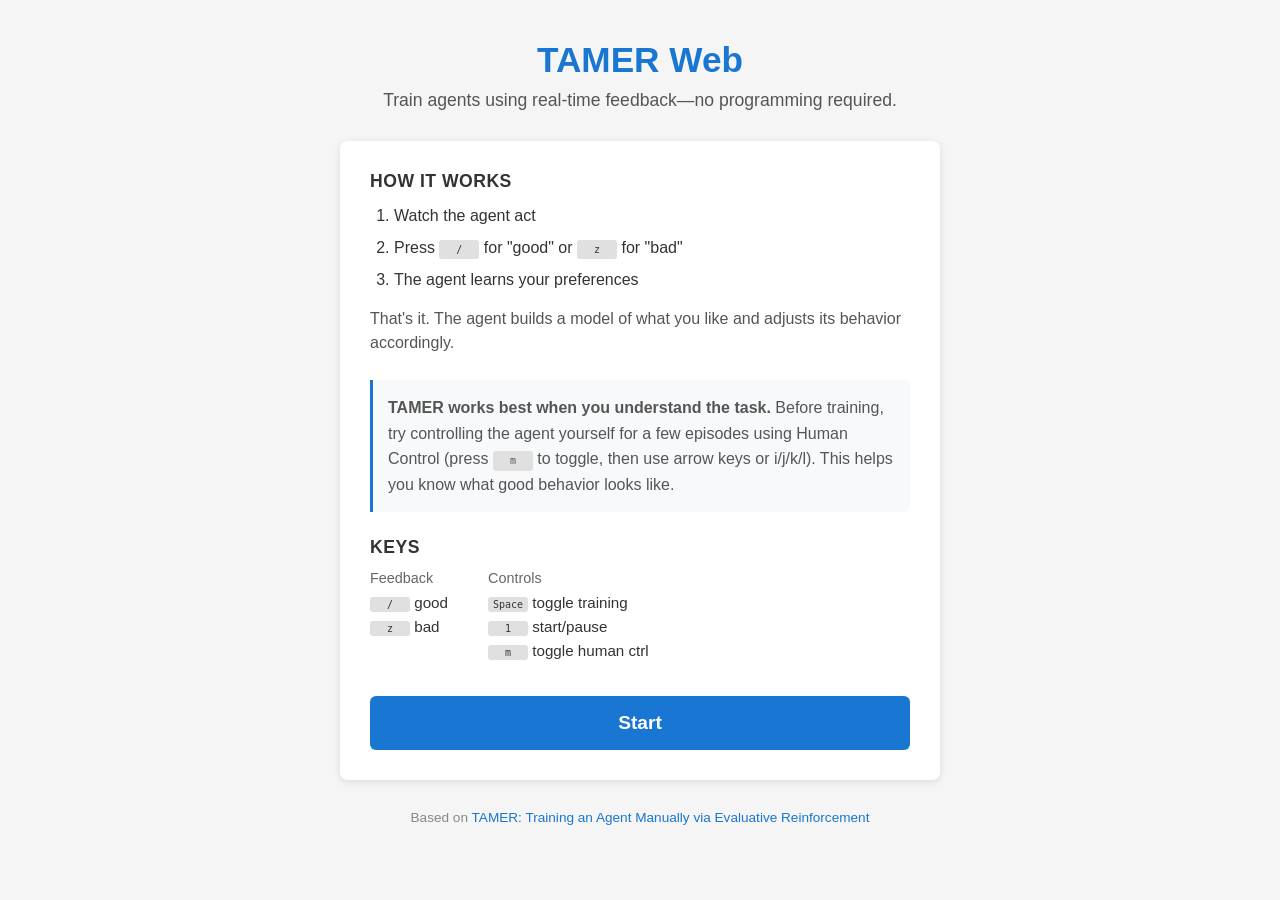
==== commit ffa1d03d: "UI/UX feedback improvements: overlays, naming, key bindings, layout - Add credit assignment timing t" ====
--- a/index.html
+++ b/index.html
@@ -25,7 +25,7 @@
             </section>
 
             <section class="tip">
-                <p><strong>TAMER works best when you understand the task.</strong> Before training, try controlling the agent yourself for a few episodes using Manual Mode (press <span class="key">m</span> to toggle, then use arrow keys). This helps you know what good behavior looks like.</p>
+                <p><strong>TAMER works best when you understand the task.</strong> Before training, try controlling the agent yourself for a few episodes using Human Control (press <span class="key">m</span> to toggle, then use arrow keys or i/j/k/l). This helps you know what good behavior looks like.</p>
             </section>
 
             <section class="keys-section">
@@ -39,8 +39,8 @@
                     <div class="keys-group">
                         <h3>Controls</h3>
                         <div><span class="key">Space</span> toggle training</div>
-                        <div><span class="key">2</span> start/pause</div>
-                        <div><span class="key">m</span> toggle manual</div>
+                        <div><span class="key">1</span> start/pause</div>
+                        <div><span class="key">m</span> toggle human ctrl</div>
                     </div>
                 </div>
             </section>
--- a/css/style.css
+++ b/css/style.css
@@ -54,6 +54,7 @@
 }
 
 .canvas-container {
+    position: relative;
     flex: 1;
     background: white;
     border-radius: 8px;
@@ -69,7 +70,7 @@
 
 .canvas-container canvas#game-canvas {
     display: block;
-    border: 1px solid #ddd;
+    border: none;
     border-radius: 4px;
     /* Size is controlled dynamically by JavaScript to maintain square aspect ratio */
     /* Center horizontally within flex column container */
@@ -159,6 +160,15 @@
     background-color: #1976D2;
 }
 
+.controls button.pulse {
+    animation: pulse-btn 1.5s ease-in-out infinite;
+}
+
+@keyframes pulse-btn {
+    0%, 100% { box-shadow: 0 0 0 0 rgba(33, 150, 243, 0.5); }
+    50% { box-shadow: 0 0 0 8px rgba(33, 150, 243, 0); }
+}
+
 .controls button.secondary {
     background-color: #e0e0e0;
     color: #333;
@@ -211,6 +221,7 @@
     border-radius: 4px;
     font-size: 11px;
     font-weight: 500;
+    transition: background-color 0.15s, transform 0.15s;
 }
 
 .training-on {
@@ -221,6 +232,11 @@
 .training-off {
     background-color: #f44336;
     color: white;
+}
+
+.training-off-flash {
+    background-color: #ff8a80;
+    transform: scale(1.15);
 }
 
 /* Mode indicator (TAMER vs Manual) */
@@ -237,7 +253,7 @@
     color: white;
 }
 
-.mode-manual {
+.mode-human {
     background-color: #FF9800;
     color: white;
 }
